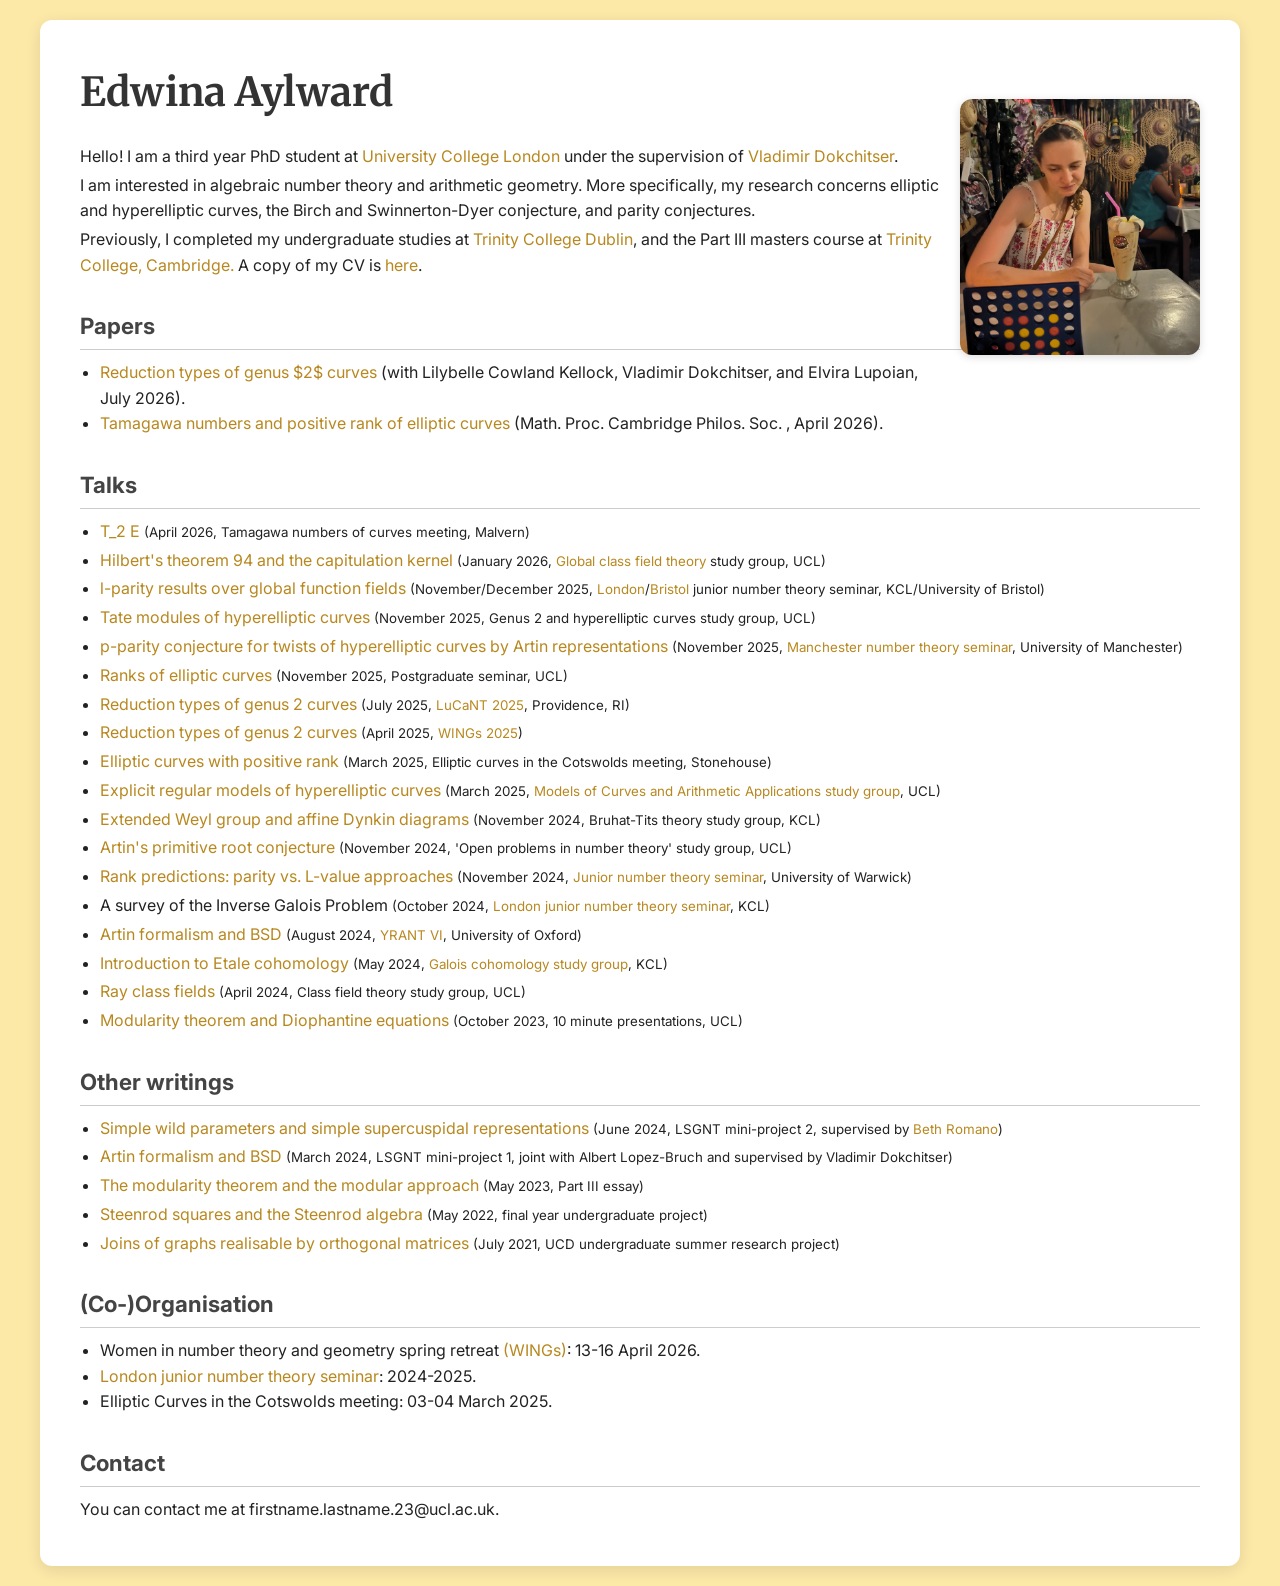
==== index.html @ f323d254 "typos oops" ====
<!DOCTYPE html>
<html lang="en">

<head>
  <meta charset="utf-8">
  <title>Edwina Aylward</title>
  <link type="text/css" rel="stylesheet" href="css/style.css" />
  <meta name="viewport" content="width=device-width, initial-scale=1.0">
  <meta name="google-site-verification" content="AZbO_jlCtk5SgF47Lty5fqZpwzU8GVF4ksxeRwiCkI4" />
  <meta name="keywords" content="edwina, aylward, edwina aylward, edwina aylward maths, LSGNT">
  <meta name="author" content="Edwina Aylward">
  <meta name="description" content="Edwina Aylward :: PhD at LSGNT">
  <meta property="og:type" content="website">
  <meta property="og:url" content="https://aylwarde.github.io/">
  <link rel="canonical" href="https://aylwarde.github.io/">
  <link href="https://fonts.googleapis.com/css2?family=Inter:wght@400;600&family=Merriweather:wght@400;700&display=swap" rel="stylesheet">
</head>

<body>
  <div class="container">
    <div class="card">
      <h1>Edwina Aylward</h1>
      <img src="edwina2.jpg" alt="Edwina Aylward" class="profile-img">

      <p>Hello! I am a third year PhD student at <a class="maina" href="https://www.ucl.ac.uk/maths/">University College London</a> under the supervision of <a class="maina" href="http://www.homepages.ucl.ac.uk/~ucahvdo/webpage.html">Vladimir Dokchitser</a>.</p> 



      <p>I am interested in algebraic number theory and arithmetic geometry. More specifically, my research concerns elliptic and hyperelliptic curves, the Birch and Swinnerton-Dyer conjecture, and parity conjectures.</p>

      <p> Previously, I completed my undergraduate studies at <a class="maina" href=" https://www.maths.tcd.ie/"> Trinity College Dublin</a>, and the Part III masters course at <a class="maina" href= "https://www.trin.cam.ac.uk/">Trinity College, Cambridge.</a> A copy of my CV is <a class="maina" href="Academic_CV-2.pdf">here</a>. </p>

      <h2>Papers</h2>
      <ul>
	<li><a class="maina" href="https://arxiv.org/abs/2607.07558">Reduction types of genus $2$ curves</a> (with Lilybelle Cowland Kellock, Vladimir Dokchitser, and Elvira Lupoian, July 2026). </li> 
        <li><a class="maina" href="https://www.cambridge.org/core/journals/mathematical-proceedings-of-the-cambridge-philosophical-society/article/tamagawa-numbers-and-positive-rank-of-elliptic-curves/14E84E210EE0E1BE240D8472DEEDDEE8?utm_campaign=shareaholic&utm_medium=copy_link&utm_source=bookmark">Tamagawa numbers and positive rank of elliptic curves</a> (Math. Proc. Cambridge Philos. Soc. , April 2026).</li>
      </ul>


      <h2>Talks</h2>
      <ul>
	      <li><p><a class = "maina" href="2adic.pdf">T_2 E</a><small> (April 2026, Tamagawa numbers of curves meeting, Malvern)</small></p></li>
	      <li><p><a class = "maina" href="talk2_ver3.pdf">Hilbert's theorem 94 and the capitulation kernel</a><small> (January 2026, <a class = "maina" href="https://www.math.ias.edu/~akshay/research/CFT.pdf">Global class field theory</a> study group, UCL)</small></p></li>
	      <li><p><a class = "maina" href= "bristol.pdf">l-parity results over global function fields</a><small> (November/December 2025, <a class = "maina" href="https://sites.google.com/view/juniornumbertheory2526/home/">London</a>/<a class = "maina" href="https://www.bristolmathsresearch.org/seminar/edwina-aylward/">Bristol</a> junior number theory seminar, KCL/University of Bristol)</small></p></li> 
	      <li><p><a class = "maina" href= "tate_module.pdf">Tate modules of hyperelliptic curves</a><small> (November 2025, Genus 2 and hyperelliptic curves study group, UCL)</small></p></li> 
	      <li><p><a class = "maina" href= "Manchester_talk.pdf">p-parity conjecture for twists of hyperelliptic curves by Artin representations</a><small> (November 2025, <a class= "maina" href= "https://events.manchester.ac.uk/event/event:dsv-mfzasf8z-y3qq48">Manchester number theory seminar</a>,  University of Manchester)</small></p></li> 
	      <li><p><a class = "maina" href="talk3.pdf">Ranks of elliptic curves</a><small> (November 2025, Postgraduate seminar, UCL)</small></p></li>
	      <li><p><a class = "maina" href="lucant2025.pdf">Reduction types of genus 2 curves</a><small> (July 2025, <a class="maina" href="https://icerm.brown.edu/program/topical_workshop/tw-25-lucant">LuCaNT 2025</a>, Providence, RI)</small></p></li>
        <li><p><a class="maina" href="wings2025.pdf">Reduction types of genus 2 curves</a><small> (April 2025, <a class="maina" href="https://sites.google.com/view/wings2025/home">WINGs 2025</a>)</small></p></li>
	<li><p><a class="maina" href="cotswolds.pdf">Elliptic curves with positive rank</a><small> (March 2025, Elliptic curves in the Cotswolds meeting, Stonehouse)</small></p></li>
	<li><p><a class = "maina" href="models_talk.pdf">Explicit regular models of hyperelliptic curves</a><small> (March 2025, <a class="maina" href="https://sites.google.com/view/elviralupoian/home/models-of-curves-and-arithmetic-applications?authuser=0">Models of Curves and Arithmetic Applications study group</a>, UCL)</small></p></li>
	<li><p><a class ="maina" href="bruhat_talk.pdf">Extended Weyl group and affine Dynkin diagrams</a><small> (November 2024, Bruhat-Tits theory study group, KCL)</small></p></li>
        <li><p><a class="maina" href="artin.pdf">Artin's primitive root conjecture</a><small> (November 2024, 'Open problems in number theory' study group, UCL)</small></p></li>
        <li><p><a class="maina" href="rank.pdf">Rank predictions: parity vs. L-value approaches</a><small> (November 2024, <a class="maina" href="https://warwick.ac.uk/fac/sci/maths/research/events/seminars/areas/juniornumbertheory/24-25/">Junior number theory seminar</a>, University of Warwick)</small></p></li>
        <li><p>A survey of the Inverse Galois Problem<small> (October 2024, <a class="maina" href="https://sites.google.com/view/juniornumbertheory2425/home">London junior number theory seminar</a>, KCL)</small></p></li>
        <li><p><a class="maina" href="yrant_pres.pdf">Artin formalism and BSD</a><small> (August 2024, <a class="maina" href="https://y-rant.github.io/">YRANT VI</a>, University of Oxford)</small></p></li>
        <li><p><a class="maina" href="talk11Edwina.pdf">Introduction to Etale cohomology</a><small> (May 2024, <a class="maina" href="https://sites.google.com/view/corijn-rudrum/galois-cohomology?authuser=0">Galois cohomology study group</a>, KCL)</small></p></li>
        <li><p><a class="maina" href="ray.pdf">Ray class fields</a><small> (April 2024, Class field theory study group, UCL)</small></p></li>
        <li><p><a class="maina" href="modularity.pdf">Modularity theorem and Diophantine equations</a><small> (October 2023, 10 minute presentations, UCL)</small></p></li>
      </ul>

      <h2>Other writings</h2>
      <ul>
        <li><p><a class="maina" href="adjointswan.pdf">Simple wild parameters and simple supercuspidal representations</a><small> (June 2024, LSGNT mini-project 2, supervised by <a class="maina" href="https://sites.google.com/site/bethromano/">Beth Romano</a>)</small></p></li>
        <li><p><a class="maina" href="albert.pdf">Artin formalism and BSD</a><small> (March 2024, LSGNT mini-project 1, joint with Albert Lopez-Bruch and supervised by Vladimir Dokchitser)</small></p></li>
        <li><p><a class="maina" href="partiii.pdf">The modularity theorem and the modular approach</a><small> (May 2023, Part III essay)</small></p></li>
        <li><p><a class="maina" href="FYP-3.pdf">Steenrod squares and the Steenrod algebra</a><small> (May 2022, final year undergraduate project)</small></p></li>
	<li><p><a class="maina" href="UCD_project.pdf">Joins of graphs realisable by orthogonal
			matrices</a> <small> (July 2021, UCD undergraduate summer research project)</small></p></li>
      </ul>
      <h2>(Co-)Organisation</h2>
<ul>
	<li> Women in number theory and geometry spring retreat <a class = "maina" href = "https://wings2026.github.io/">(WINGs)</a>: 13-16 April 2026.</li>
	<li> <a class="maina" href="https://sites.google.com/view/juniornumbertheory2425/home">London junior number theory seminar</a>: 2024-2025.</li>
	<li>Elliptic Curves in the Cotswolds meeting: 03-04 March 2025. </li>
</ul>
      <h2>Contact</h2>
      <p>You can contact me at firstname.lastname.23@ucl.ac.uk.</p>
    </div>
  </div>
</body>

</html>
---- css/style.css ----
* {
  margin: 0;
  padding: 0;
  box-sizing: border-box;
}

body {
  font-family: 'Inter', sans-serif;
  background-color: #fce8a7;
  color: #222;
  line-height: 1.6;
  padding: 20px;
}

.container {
  display: flex;
  justify-content: center;
}

.card {
  max-width: 1200px;
  background: white;
  padding: 40px;
  border-radius: 12px;
  box-shadow: 0 4px 15px rgba(0,0,0,0.1);
}

h1 {
  font-family: 'Merriweather', serif;
  font-size: 2.5em;
  color: #333;
  margin-bottom: 20px;
}

h2 {
  font-size: 1.4em;
  color: #444;
  margin-top: 30px;
  margin-bottom: 10px;
  border-bottom: 1px solid #ccc;
  padding-bottom: 5px;
}

p {
  margin-bottom: 0.2em;
}

ul {
  list-style-type: disc;
  margin-left: 20px;
  margin-bottom: 1.0em;
}

a {
  color: #b88820;
  text-decoration: none;
}

a:hover {
  color: #e38b00;
  text-decoration: underline;
}

.profile-img {
  width: 240px;
  height: auto;
  border-radius: 12px;
  float: right;
  margin: 0 0 20px 20px;
  box-shadow: 0 2px 8px rgba(0,0,0,0.15);
  position: relative;
  top: -45px; 
}

@media screen and (max-width: 768px) {
  .profile-img {
    float: none;
    display: block;
    margin: 0 auto 20px auto;
    top: 0;
    position: static;    
  }

  .card {
    padding: 20px;
  }
}
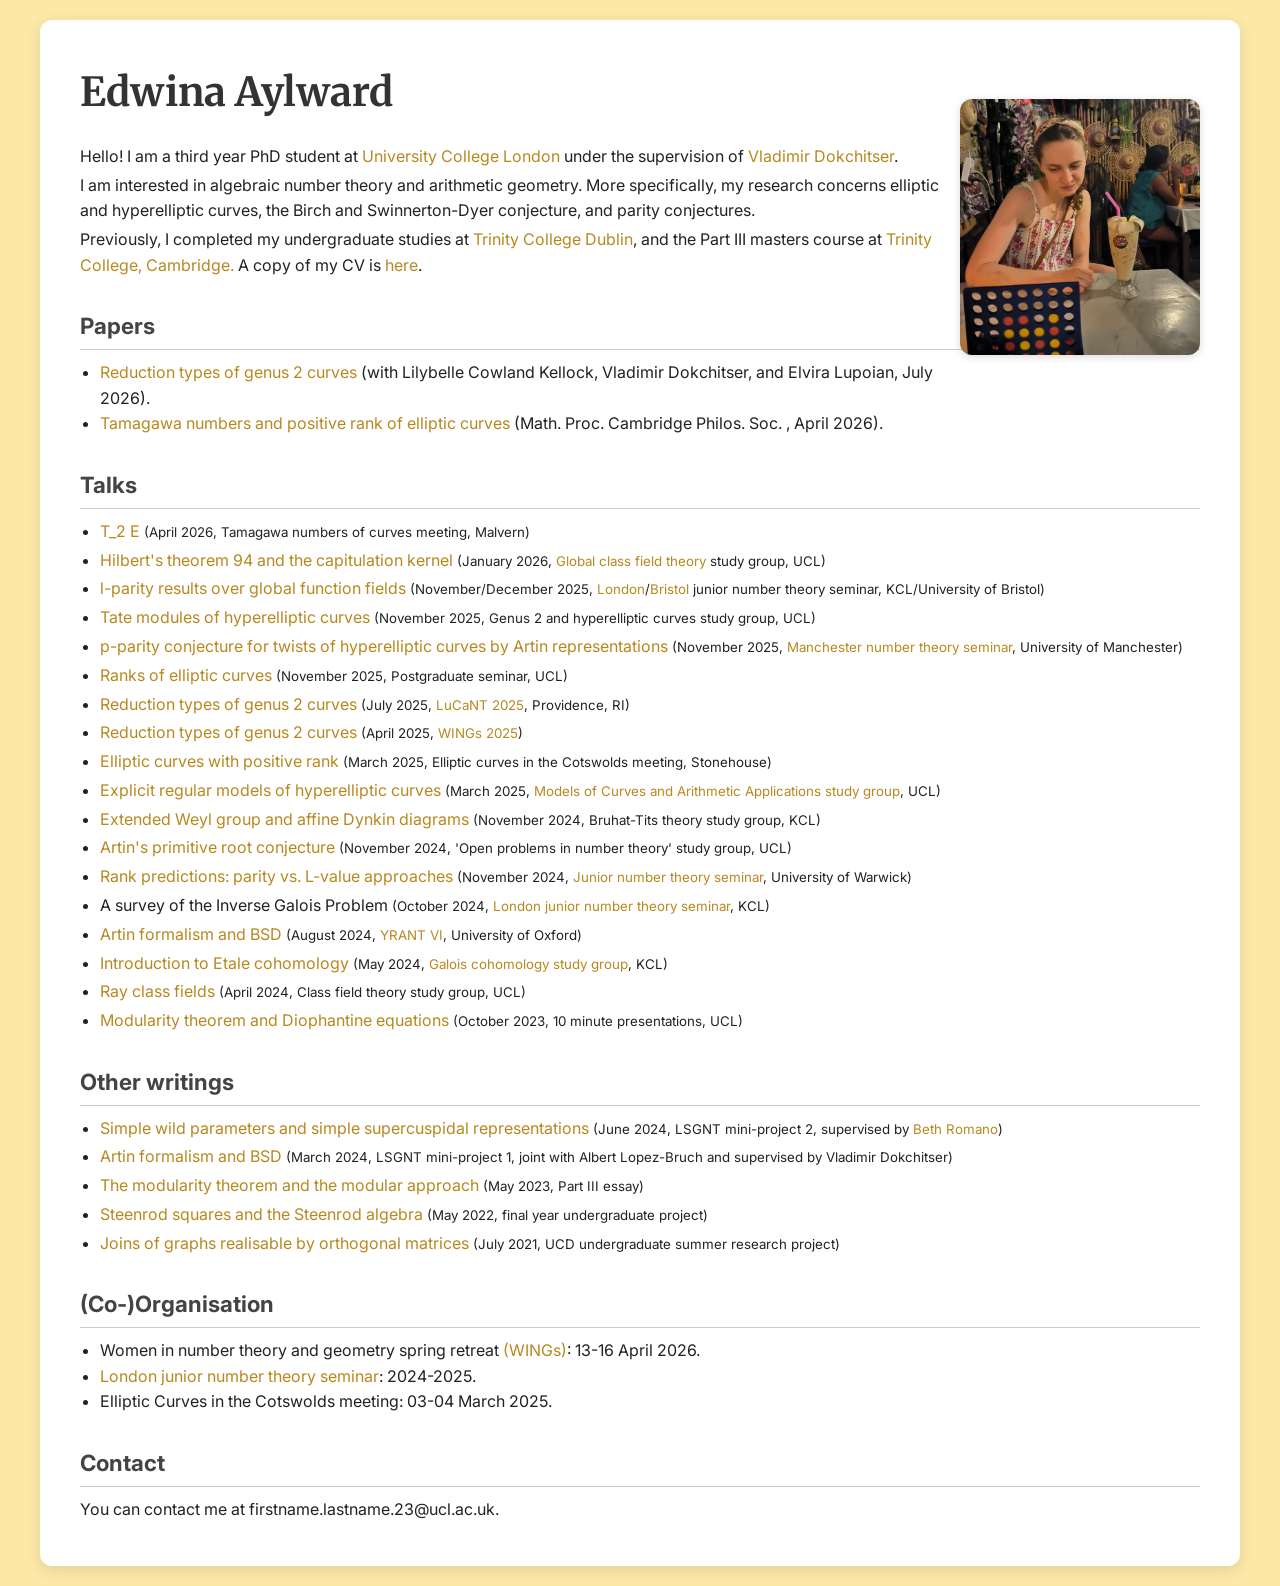
==== commit a78c9de4: "why the dollar signs??" ====
--- a/index.html
+++ b/index.html
@@ -32,7 +32,7 @@
 
       <h2>Papers</h2>
       <ul>
-	<li><a class="maina" href="https://arxiv.org/abs/2607.07558">Reduction types of genus $2$ curves</a> (with Lilybelle Cowland Kellock, Vladimir Dokchitser, and Elvira Lupoian, July 2026). </li> 
+	<li><a class="maina" href="https://arxiv.org/abs/2607.07558">Reduction types of genus 2 curves</a> (with Lilybelle Cowland Kellock, Vladimir Dokchitser, and Elvira Lupoian, July 2026). </li> 
         <li><a class="maina" href="https://www.cambridge.org/core/journals/mathematical-proceedings-of-the-cambridge-philosophical-society/article/tamagawa-numbers-and-positive-rank-of-elliptic-curves/14E84E210EE0E1BE240D8472DEEDDEE8?utm_campaign=shareaholic&utm_medium=copy_link&utm_source=bookmark">Tamagawa numbers and positive rank of elliptic curves</a> (Math. Proc. Cambridge Philos. Soc. , April 2026).</li>
       </ul>
 
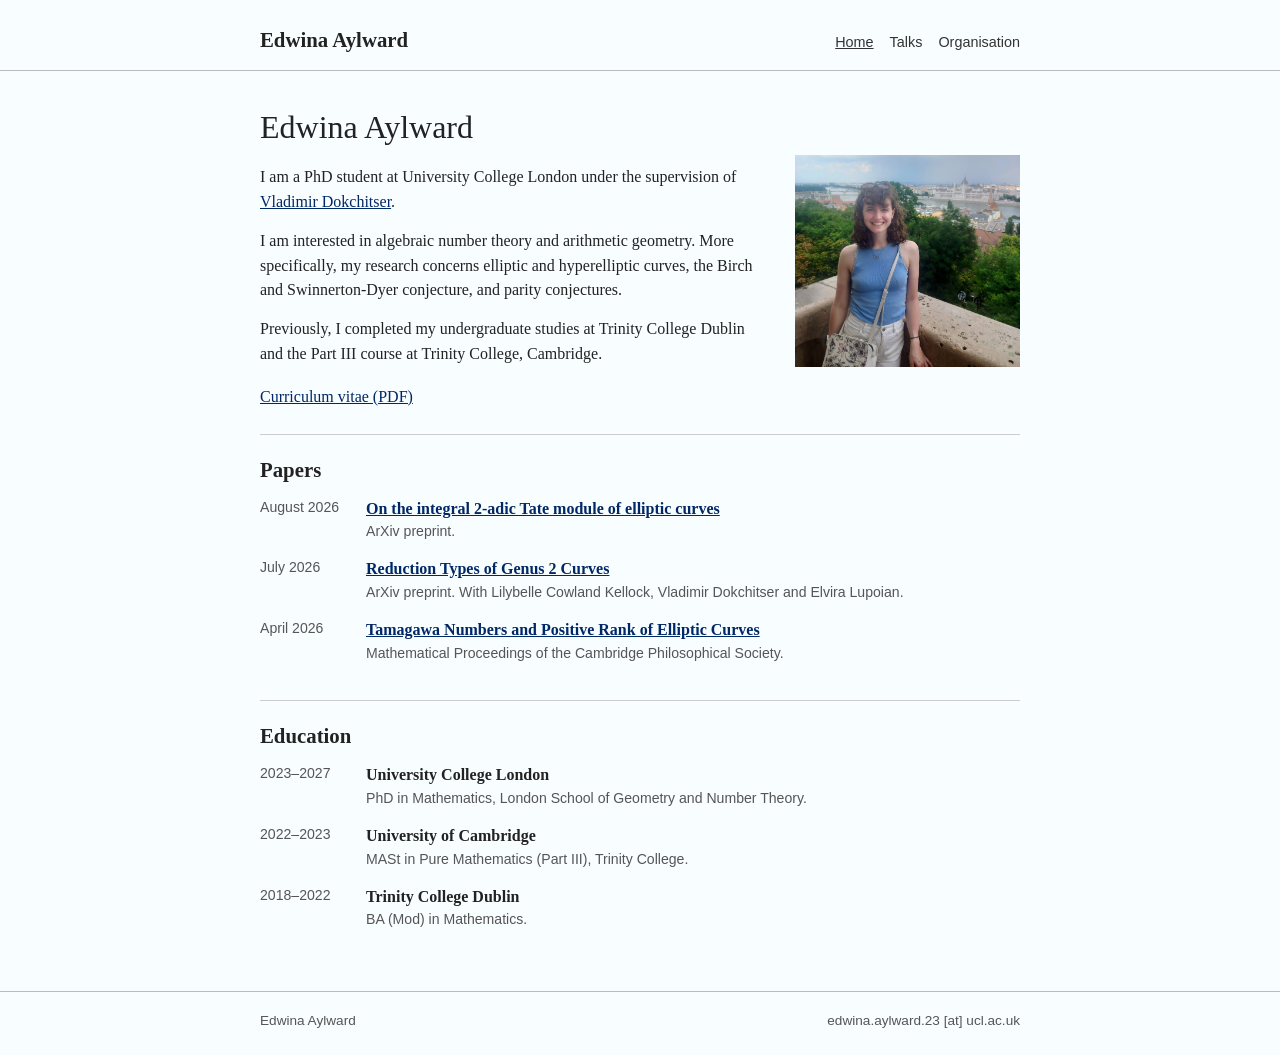
==== commit a197938e: "new website who dis" ====
--- a/index.html
+++ b/index.html
@@ -1,84 +1,114 @@
-<!DOCTYPE html>
+<!doctype html>
 <html lang="en">
+  <head>
+    <meta charset="utf-8">
+    <meta name="viewport" content="width=device-width, initial-scale=1">
+    <meta name="description" content="Edwina Aylward — PhD student in arithmetic geometry and algebraic number theory at University College London.">
+    <title>Edwina Aylward</title>
+    <link rel="stylesheet" href="styles.css">
+  </head>
+  <body>
+    <header class="site-header">
+      <div class="container header-inner">
+        <a class="site-name" href="index.html">Edwina Aylward</a>
+        <nav class="site-nav" aria-label="Main navigation">
+          <a href="index.html" aria-current="page">Home</a>
+          <a href="talks.html">Talks</a>
+          <a href="organisation.html">Organisation</a>
+        </nav>
+      </div>
+    </header>
 
-<head>
-  <meta charset="utf-8">
-  <title>Edwina Aylward</title>
-  <link type="text/css" rel="stylesheet" href="css/style.css" />
-  <meta name="viewport" content="width=device-width, initial-scale=1.0">
-  <meta name="google-site-verification" content="AZbO_jlCtk5SgF47Lty5fqZpwzU8GVF4ksxeRwiCkI4" />
-  <meta name="keywords" content="edwina, aylward, edwina aylward, edwina aylward maths, LSGNT">
-  <meta name="author" content="Edwina Aylward">
-  <meta name="description" content="Edwina Aylward :: PhD at LSGNT">
-  <meta property="og:type" content="website">
-  <meta property="og:url" content="https://aylwarde.github.io/">
-  <link rel="canonical" href="https://aylwarde.github.io/">
-  <link href="https://fonts.googleapis.com/css2?family=Inter:wght@400;600&family=Merriweather:wght@400;700&display=swap" rel="stylesheet">
-</head>
+    <main class="container">
+      <section class="intro">
+        <div>
+          <h1>Edwina Aylward</h1>
+          <p class="lead">
+            I am a PhD student at University College London under the supervision of
+            <a href="https://www.homepages.ucl.ac.uk/~ucahvdo/">Vladimir Dokchitser</a>.
+          </p>
+          <p>
+            I am interested in algebraic number theory and arithmetic geometry. More
+            specifically, my research concerns elliptic and hyperelliptic curves, the
+            Birch and Swinnerton-Dyer conjecture, and parity conjectures.
+          </p>
+          <p>
+            Previously, I completed my undergraduate studies at Trinity College Dublin
+            and the Part III course at Trinity College, Cambridge.
+          </p>
+          <div class="intro-links">
+            <a href="Academic_CV-2.pdf">Curriculum vitae (PDF)</a>
+          </div>
+        </div>
+        <img class="profile-photo" src="edwina2.jpg" alt="Edwina Aylward">
+      </section>
 
-<body>
-  <div class="container">
-    <div class="card">
-      <h1>Edwina Aylward</h1>
-      <img src="edwina2.jpg" alt="Edwina Aylward" class="profile-img">
+      <section class="section">
+        <h2>Papers</h2>
+        <div class="item-list">
+          <article class="item">
+            <div class="item-date">August 2026</div>
+            <div>
+              <p class="item-title">
+                <a href="https://arxiv.org/abs/2608.17725">On the integral 2-adic Tate module of elliptic curves</a>
+              </p>
+              <p class="item-meta">ArXiv preprint.</p>
+            </div>
+          </article>
+          <article class="item">
+            <div class="item-date">July 2026</div>
+            <div>
+              <p class="item-title">
+                <a href="https://arxiv.org/abs/2607.07558">Reduction Types of Genus 2 Curves</a>
+              </p>
+              <p class="item-meta">ArXiv preprint. With Lilybelle Cowland Kellock, Vladimir Dokchitser and Elvira Lupoian.</p>
+            </div>
+          </article>
+          <article class="item">
+            <div class="item-date">April 2026</div>
+            <div>
+              <p class="item-title">
+                <a href="https://www.cambridge.org/core/journals/mathematical-proceedings-of-the-cambridge-philosophical-society/article/tamagawa-numbers-and-positive-rank-of-elliptic-curves/14E84E210EE0E1BE240D8472DEEDDEE8">Tamagawa Numbers and Positive Rank of Elliptic Curves</a>
+              </p>
+              <p class="item-meta">Mathematical Proceedings of the Cambridge Philosophical Society.</p>
+            </div>
+          </article>
+        </div>
+      </section>
 
-      <p>Hello! I am a third year PhD student at <a class="maina" href="https://www.ucl.ac.uk/maths/">University College London</a> under the supervision of <a class="maina" href="http://www.homepages.ucl.ac.uk/~ucahvdo/webpage.html">Vladimir Dokchitser</a>.</p> 
+      <section class="section">
+        <h2>Education</h2>
+        <div class="item-list">
+          <div class="item">
+            <div class="item-date">2023–2027</div>
+            <div>
+              <p class="item-title">University College London</p>
+              <p class="item-meta">PhD in Mathematics, London School of Geometry and Number Theory.</p>
+            </div>
+          </div>
+          <div class="item">
+            <div class="item-date">2022–2023</div>
+            <div>
+              <p class="item-title">University of Cambridge</p>
+              <p class="item-meta">MASt in Pure Mathematics (Part III), Trinity College.</p>
+            </div>
+          </div>
+          <div class="item">
+            <div class="item-date">2018–2022</div>
+            <div>
+              <p class="item-title">Trinity College Dublin</p>
+              <p class="item-meta">BA (Mod) in Mathematics.</p>
+            </div>
+          </div>
+        </div>
+      </section>
+    </main>
 
-
-
-      <p>I am interested in algebraic number theory and arithmetic geometry. More specifically, my research concerns elliptic and hyperelliptic curves, the Birch and Swinnerton-Dyer conjecture, and parity conjectures.</p>
-
-      <p> Previously, I completed my undergraduate studies at <a class="maina" href=" https://www.maths.tcd.ie/"> Trinity College Dublin</a>, and the Part III masters course at <a class="maina" href= "https://www.trin.cam.ac.uk/">Trinity College, Cambridge.</a> A copy of my CV is <a class="maina" href="Academic_CV-2.pdf">here</a>. </p>
-
-      <h2>Papers</h2>
-      <ul>
-	<li><a class="maina" href="https://arxiv.org/abs/2607.07558">Reduction types of genus 2 curves</a> (with Lilybelle Cowland Kellock, Vladimir Dokchitser, and Elvira Lupoian, July 2026). </li> 
-        <li><a class="maina" href="https://www.cambridge.org/core/journals/mathematical-proceedings-of-the-cambridge-philosophical-society/article/tamagawa-numbers-and-positive-rank-of-elliptic-curves/14E84E210EE0E1BE240D8472DEEDDEE8?utm_campaign=shareaholic&utm_medium=copy_link&utm_source=bookmark">Tamagawa numbers and positive rank of elliptic curves</a> (Math. Proc. Cambridge Philos. Soc. , April 2026).</li>
-      </ul>
-
-
-      <h2>Talks</h2>
-      <ul>
-	      <li><p><a class = "maina" href="2adic.pdf">T_2 E</a><small> (April 2026, Tamagawa numbers of curves meeting, Malvern)</small></p></li>
-	      <li><p><a class = "maina" href="talk2_ver3.pdf">Hilbert's theorem 94 and the capitulation kernel</a><small> (January 2026, <a class = "maina" href="https://www.math.ias.edu/~akshay/research/CFT.pdf">Global class field theory</a> study group, UCL)</small></p></li>
-	      <li><p><a class = "maina" href= "bristol.pdf">l-parity results over global function fields</a><small> (November/December 2025, <a class = "maina" href="https://sites.google.com/view/juniornumbertheory2526/home/">London</a>/<a class = "maina" href="https://www.bristolmathsresearch.org/seminar/edwina-aylward/">Bristol</a> junior number theory seminar, KCL/University of Bristol)</small></p></li> 
-	      <li><p><a class = "maina" href= "tate_module.pdf">Tate modules of hyperelliptic curves</a><small> (November 2025, Genus 2 and hyperelliptic curves study group, UCL)</small></p></li> 
-	      <li><p><a class = "maina" href= "Manchester_talk.pdf">p-parity conjecture for twists of hyperelliptic curves by Artin representations</a><small> (November 2025, <a class= "maina" href= "https://events.manchester.ac.uk/event/event:dsv-mfzasf8z-y3qq48">Manchester number theory seminar</a>,  University of Manchester)</small></p></li> 
-	      <li><p><a class = "maina" href="talk3.pdf">Ranks of elliptic curves</a><small> (November 2025, Postgraduate seminar, UCL)</small></p></li>
-	      <li><p><a class = "maina" href="lucant2025.pdf">Reduction types of genus 2 curves</a><small> (July 2025, <a class="maina" href="https://icerm.brown.edu/program/topical_workshop/tw-25-lucant">LuCaNT 2025</a>, Providence, RI)</small></p></li>
-        <li><p><a class="maina" href="wings2025.pdf">Reduction types of genus 2 curves</a><small> (April 2025, <a class="maina" href="https://sites.google.com/view/wings2025/home">WINGs 2025</a>)</small></p></li>
-	<li><p><a class="maina" href="cotswolds.pdf">Elliptic curves with positive rank</a><small> (March 2025, Elliptic curves in the Cotswolds meeting, Stonehouse)</small></p></li>
-	<li><p><a class = "maina" href="models_talk.pdf">Explicit regular models of hyperelliptic curves</a><small> (March 2025, <a class="maina" href="https://sites.google.com/view/elviralupoian/home/models-of-curves-and-arithmetic-applications?authuser=0">Models of Curves and Arithmetic Applications study group</a>, UCL)</small></p></li>
-	<li><p><a class ="maina" href="bruhat_talk.pdf">Extended Weyl group and affine Dynkin diagrams</a><small> (November 2024, Bruhat-Tits theory study group, KCL)</small></p></li>
-        <li><p><a class="maina" href="artin.pdf">Artin's primitive root conjecture</a><small> (November 2024, 'Open problems in number theory' study group, UCL)</small></p></li>
-        <li><p><a class="maina" href="rank.pdf">Rank predictions: parity vs. L-value approaches</a><small> (November 2024, <a class="maina" href="https://warwick.ac.uk/fac/sci/maths/research/events/seminars/areas/juniornumbertheory/24-25/">Junior number theory seminar</a>, University of Warwick)</small></p></li>
-        <li><p>A survey of the Inverse Galois Problem<small> (October 2024, <a class="maina" href="https://sites.google.com/view/juniornumbertheory2425/home">London junior number theory seminar</a>, KCL)</small></p></li>
-        <li><p><a class="maina" href="yrant_pres.pdf">Artin formalism and BSD</a><small> (August 2024, <a class="maina" href="https://y-rant.github.io/">YRANT VI</a>, University of Oxford)</small></p></li>
-        <li><p><a class="maina" href="talk11Edwina.pdf">Introduction to Etale cohomology</a><small> (May 2024, <a class="maina" href="https://sites.google.com/view/corijn-rudrum/galois-cohomology?authuser=0">Galois cohomology study group</a>, KCL)</small></p></li>
-        <li><p><a class="maina" href="ray.pdf">Ray class fields</a><small> (April 2024, Class field theory study group, UCL)</small></p></li>
-        <li><p><a class="maina" href="modularity.pdf">Modularity theorem and Diophantine equations</a><small> (October 2023, 10 minute presentations, UCL)</small></p></li>
-      </ul>
-
-      <h2>Other writings</h2>
-      <ul>
-        <li><p><a class="maina" href="adjointswan.pdf">Simple wild parameters and simple supercuspidal representations</a><small> (June 2024, LSGNT mini-project 2, supervised by <a class="maina" href="https://sites.google.com/site/bethromano/">Beth Romano</a>)</small></p></li>
-        <li><p><a class="maina" href="albert.pdf">Artin formalism and BSD</a><small> (March 2024, LSGNT mini-project 1, joint with Albert Lopez-Bruch and supervised by Vladimir Dokchitser)</small></p></li>
-        <li><p><a class="maina" href="partiii.pdf">The modularity theorem and the modular approach</a><small> (May 2023, Part III essay)</small></p></li>
-        <li><p><a class="maina" href="FYP-3.pdf">Steenrod squares and the Steenrod algebra</a><small> (May 2022, final year undergraduate project)</small></p></li>
-	<li><p><a class="maina" href="UCD_project.pdf">Joins of graphs realisable by orthogonal
-			matrices</a> <small> (July 2021, UCD undergraduate summer research project)</small></p></li>
-      </ul>
-      <h2>(Co-)Organisation</h2>
-<ul>
-	<li> Women in number theory and geometry spring retreat <a class = "maina" href = "https://wings2026.github.io/">(WINGs)</a>: 13-16 April 2026.</li>
-	<li> <a class="maina" href="https://sites.google.com/view/juniornumbertheory2425/home">London junior number theory seminar</a>: 2024-2025.</li>
-	<li>Elliptic Curves in the Cotswolds meeting: 03-04 March 2025. </li>
-</ul>
-      <h2>Contact</h2>
-      <p>You can contact me at firstname.lastname.23@ucl.ac.uk.</p>
-    </div>
-  </div>
-</body>
-
+    <footer class="site-footer">
+      <div class="container footer-inner">
+        <span>Edwina Aylward</span>
+        <span>edwina.aylward.23 [at] ucl.ac.uk</span>
+      </div>
+    </footer>
+  </body>
 </html>
-
--- a/styles.css
+++ b/styles.css
@@ -0,0 +1,189 @@
+body {
+  margin: 0;
+  color: #222;
+  background: #f8fdff;
+  font-family: Georgia, "Times New Roman", serif;
+  font-size: 16px;
+  line-height: 1.55;
+}
+
+a {
+  color: #002766;
+  
+}
+
+a:hover {
+  color: #000;
+}
+
+.container {
+  max-width: 760px;
+  margin: 0 auto;
+  padding: 0 20px;
+}
+
+.site-header {
+  padding: 24px 0 14px;
+  border-bottom: 1px solid #bbb;
+}
+
+.header-inner {
+  display: flex;
+  align-items: baseline;
+  justify-content: space-between;
+  gap: 20px;
+}
+
+.site-name {
+  color: #222;
+  font-size: 1.3rem;
+  font-weight: bold;
+  text-decoration: none;
+}
+
+.site-nav {
+  display: flex;
+  flex-wrap: wrap;
+  gap: 16px;
+  font-family: Arial, Helvetica, sans-serif;
+  font-size: 0.9rem;
+}
+
+.site-nav a {
+  color: #333;
+  text-decoration: none;
+}
+
+.site-nav a:hover,
+.site-nav a[aria-current="page"] {
+  text-decoration: underline;
+}
+
+h1,
+h2 {
+  line-height: 1.25;
+}
+
+h1 {
+  font-size: 2rem;
+  font-weight: normal;
+}
+
+h2 {
+  font-size: 1.3rem;
+}
+
+.intro {
+  display: flex;
+  align-items: flex-start;
+  gap: 32px;
+  padding: 36px 0 24px;
+}
+
+.intro h1 {
+  margin: 0 0 18px;
+}
+
+.intro p {
+  margin: 0 0 14px;
+}
+
+.intro-links {
+  margin-top: 18px;
+}
+
+.profile-photo {
+  width: 225px;
+  height: auto;
+  margin-top: 48px;
+}
+
+.page-heading {
+  padding: 32px 0 18px;
+}
+
+.page-heading h1 {
+  margin: 0 0 10px;
+}
+
+.page-heading p {
+  margin: 0;
+}
+
+.section {
+  padding: 22px 0;
+  border-top: 1px solid #ccc;
+}
+
+.section h2 {
+  margin: 0 0 14px;
+}
+
+.item {
+  display: grid;
+  grid-template-columns: 90px 1fr;
+  gap: 16px;
+  margin-bottom: 14px;
+}
+
+.item-date,
+.item-meta,
+.event-meta {
+  color: #555;
+  font-family: Arial, Helvetica, sans-serif;
+  font-size: 0.88rem;
+}
+
+.item-title,
+.item-meta {
+  margin: 0;
+}
+
+.item-title {
+  font-weight: bold;
+}
+
+.event {
+  margin-bottom: 26px;
+}
+
+.event h2,
+.event p {
+  margin: 0 0 7px;
+}
+
+.site-footer {
+  margin-top: 24px;
+  padding: 18px 0 24px;
+  border-top: 1px solid #bbb;
+  color: #555;
+  font-family: Arial, Helvetica, sans-serif;
+  font-size: 0.85rem;
+}
+
+.footer-inner {
+  display: flex;
+  justify-content: space-between;
+  gap: 16px;
+}
+
+@media (max-width: 620px) {
+  .header-inner,
+  .intro,
+  .footer-inner {
+    display: block;
+  }
+
+  .site-nav {
+    margin-top: 8px;
+  }
+
+  .profile-photo {
+    width: 120px;
+    margin-top: 12px;
+  }
+
+  .item {
+    display: block;
+  }
+}
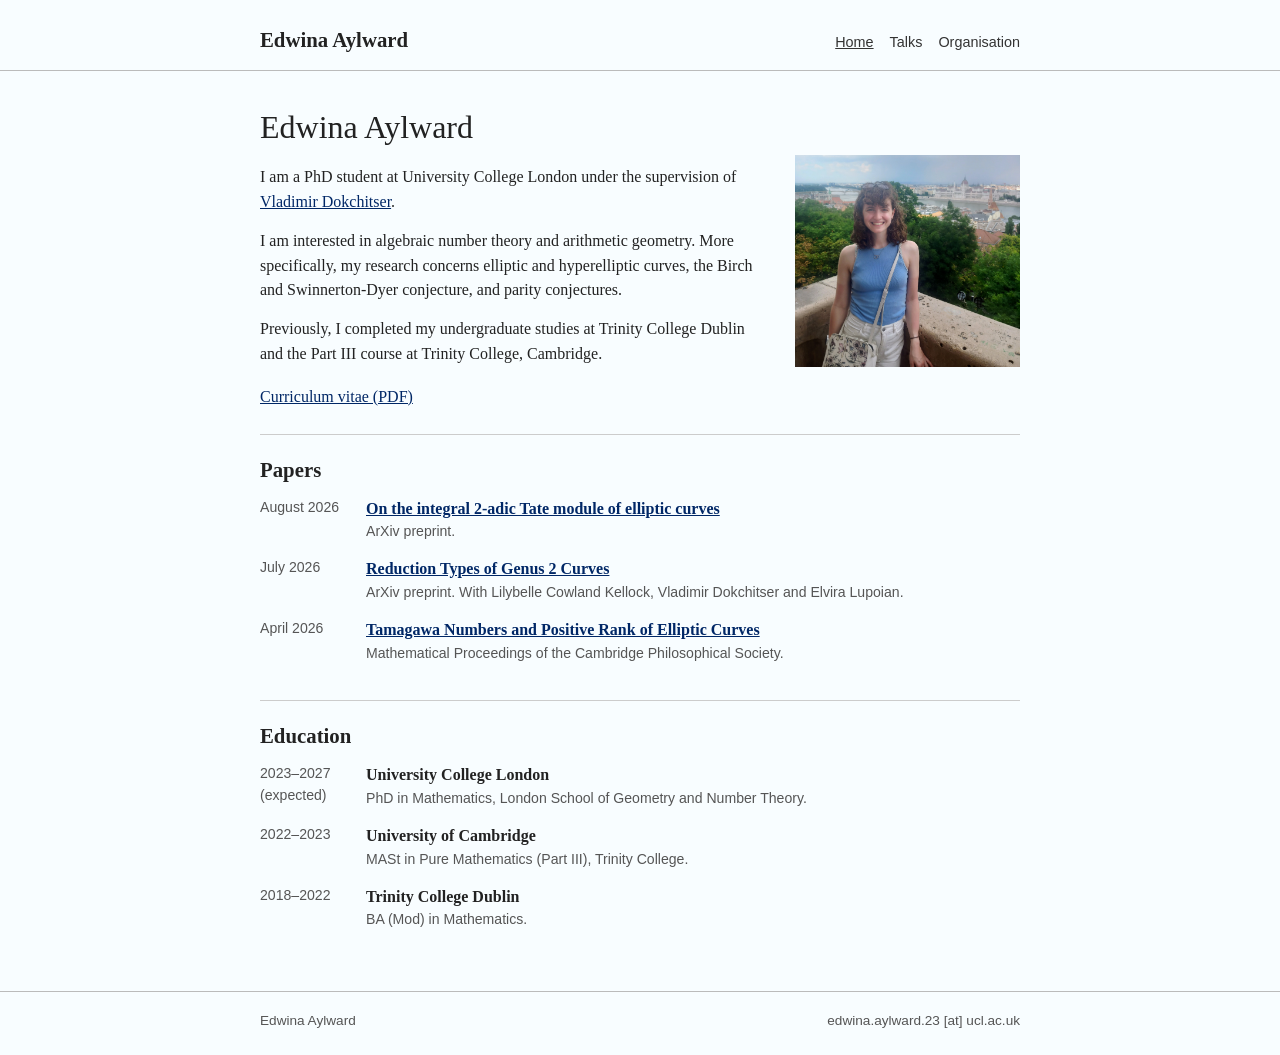
==== commit ca89f3b9: "should add expected to phd end lol" ====
--- a/index.html
+++ b/index.html
@@ -80,7 +80,7 @@
         <h2>Education</h2>
         <div class="item-list">
           <div class="item">
-            <div class="item-date">2023–2027</div>
+            <div class="item-date">2023–2027 (expected)</div>
             <div>
               <p class="item-title">University College London</p>
               <p class="item-meta">PhD in Mathematics, London School of Geometry and Number Theory.</p>
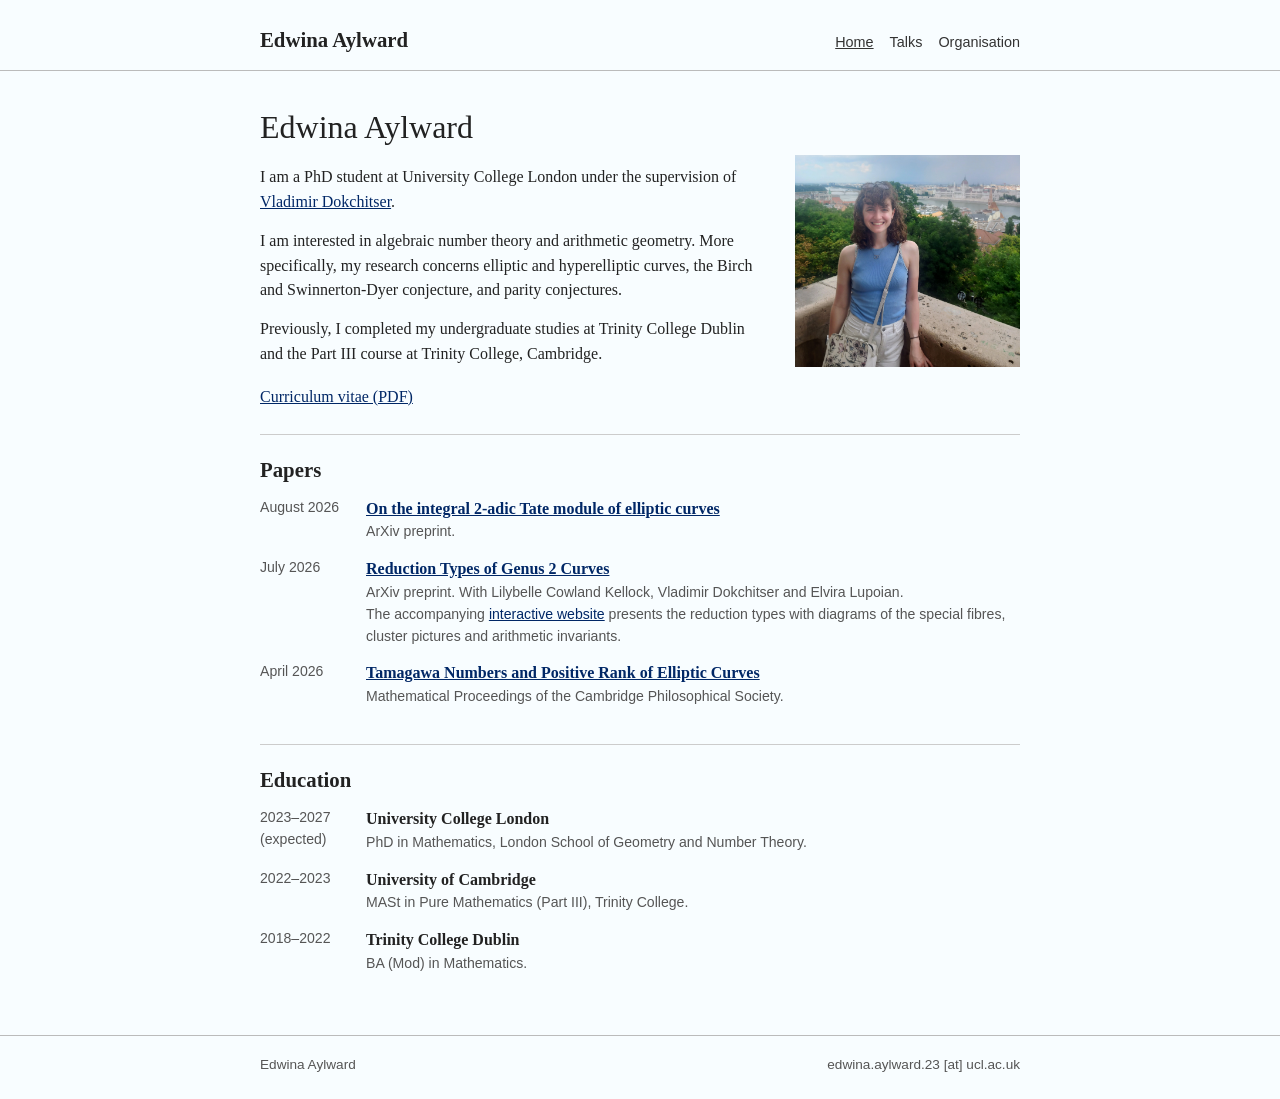
==== commit dc17d04a: "Link genus 2 reduction types website from homepage" ====
--- a/index.html
+++ b/index.html
@@ -37,7 +37,7 @@
             and the Part III course at Trinity College, Cambridge.
           </p>
           <div class="intro-links">
-            <a href="Academic_CV-2.pdf">Curriculum vitae (PDF)</a>
+            <a href="Edwina_Aylward_CV.pdf">Curriculum vitae (PDF)</a>
           </div>
         </div>
         <img class="profile-photo" src="edwina2.jpg" alt="Edwina Aylward">
@@ -62,6 +62,7 @@
                 <a href="https://arxiv.org/abs/2607.07558">Reduction Types of Genus 2 Curves</a>
               </p>
               <p class="item-meta">ArXiv preprint. With Lilybelle Cowland Kellock, Vladimir Dokchitser and Elvira Lupoian.</p>
+              <p class="item-meta">The accompanying <a href="https://elviralupoian.github.io/genus2reductiontypes/">interactive website</a> presents the reduction types with diagrams of the special fibres, cluster pictures and arithmetic invariants.</p>
             </div>
           </article>
           <article class="item">
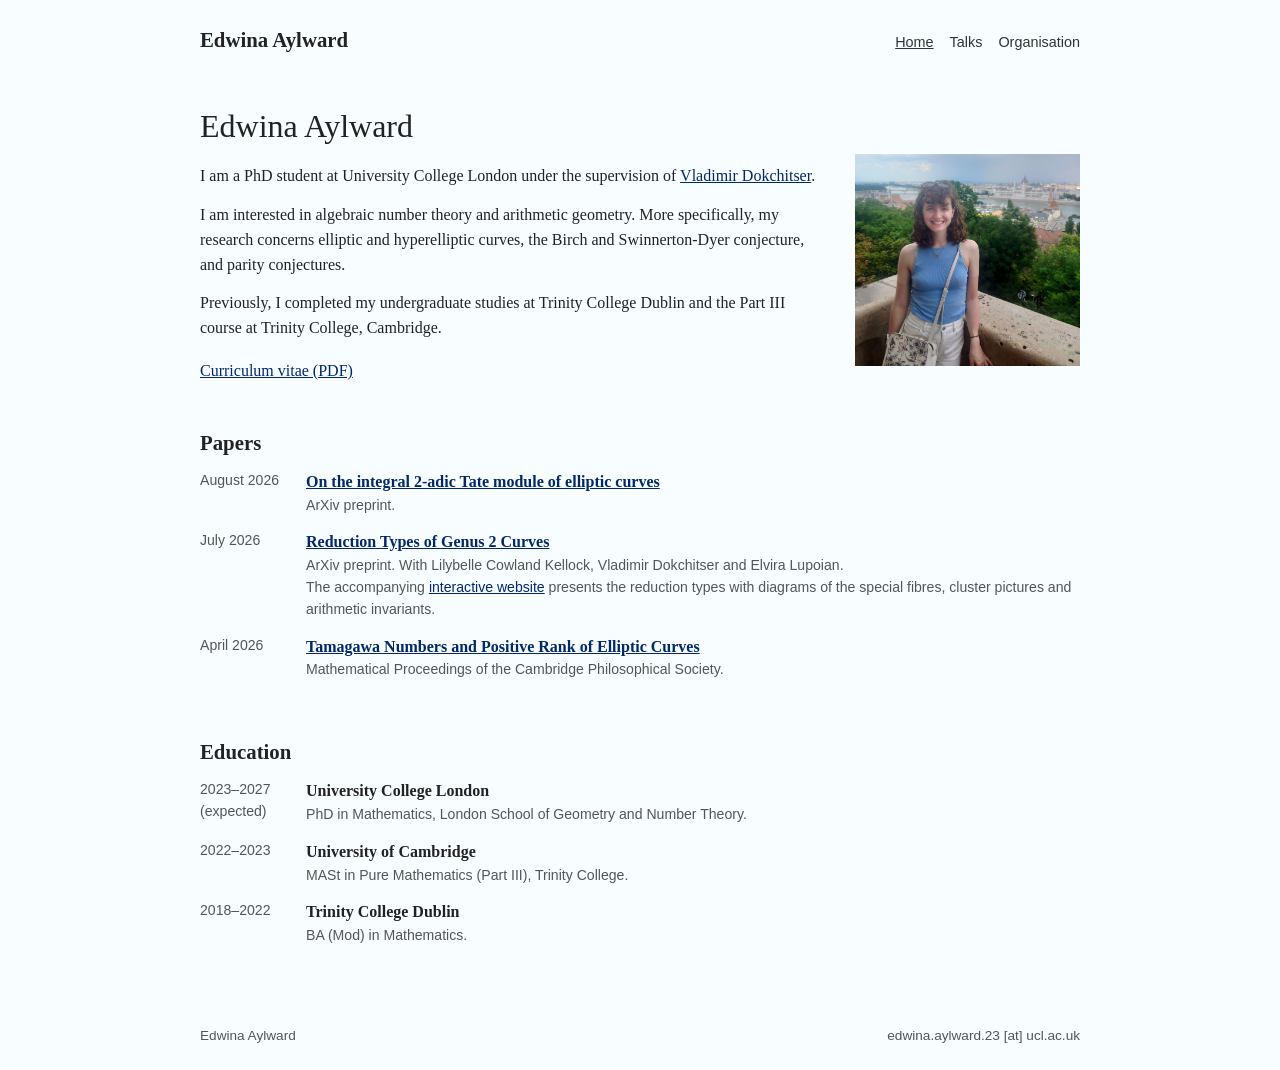
==== commit b0b3b63d: "Refresh cached styles for wider website layout" ====
--- a/index.html
+++ b/index.html
@@ -5,7 +5,7 @@
     <meta name="viewport" content="width=device-width, initial-scale=1">
     <meta name="description" content="Edwina Aylward — PhD student in arithmetic geometry and algebraic number theory at University College London.">
     <title>Edwina Aylward</title>
-    <link rel="stylesheet" href="styles.css">
+    <link rel="stylesheet" href="styles.css?v=20261005-880">
   </head>
   <body>
     <header class="site-header">
--- a/styles.css
+++ b/styles.css
@@ -17,14 +17,13 @@
 }
 
 .container {
-  max-width: 760px;
+  max-width: 880px;
   margin: 0 auto;
   padding: 0 20px;
 }
 
 .site-header {
   padding: 24px 0 14px;
-  border-bottom: 1px solid #bbb;
 }
 
 .header-inner {
@@ -112,7 +111,6 @@
 
 .section {
   padding: 22px 0;
-  border-top: 1px solid #ccc;
 }
 
 .section h2 {
@@ -155,7 +153,6 @@
 .site-footer {
   margin-top: 24px;
   padding: 18px 0 24px;
-  border-top: 1px solid #bbb;
   color: #555;
   font-family: Arial, Helvetica, sans-serif;
   font-size: 0.85rem;
